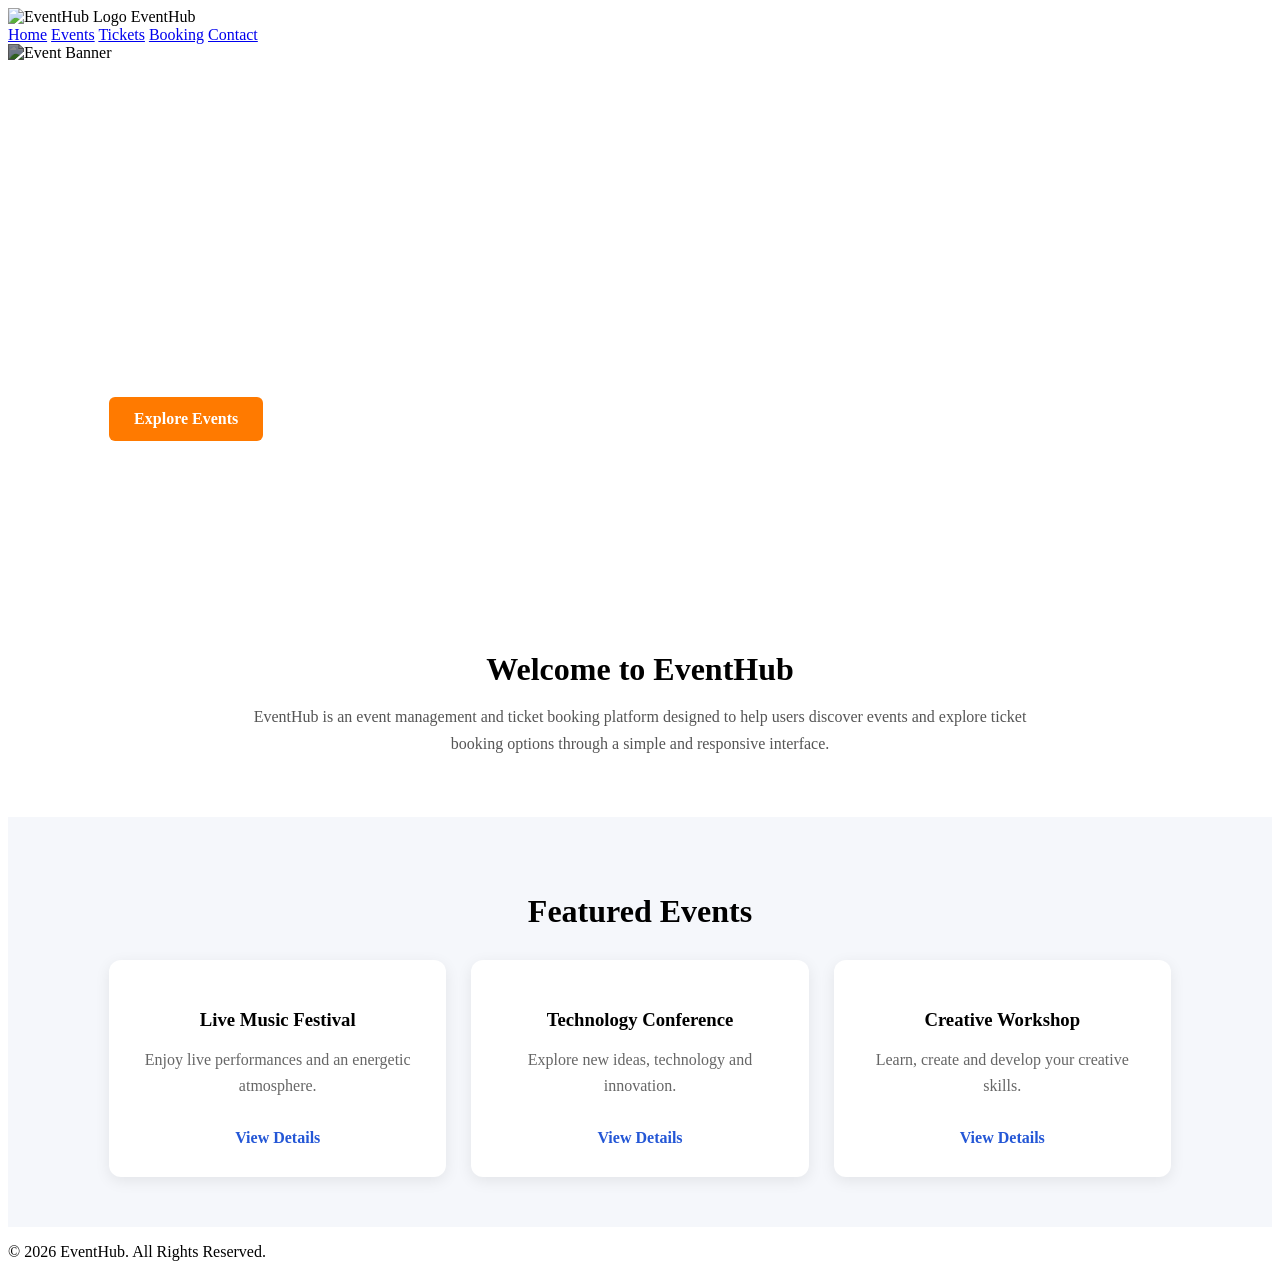
==== index.html @ b0ae8195 "[Vipin Kumar] add:submit the file of index.html and home.css" ====
<!DOCTYPE html>
<html lang="en">
<head>
    <meta charset="UTF-8">
    <meta name="viewport" content="width=device-width, initial-scale=1.0">
    <title>EventHub - Event Management & Ticket Booking</title>

    <link rel="stylesheet" href="css/common.css">
    <link rel="stylesheet" href="css/home.css">
</head>

<body>

<header class="navbar">
    <div class="logo-area">
        <img src="images/common/logo.jpg" alt="EventHub Logo">
        <span>EventHub</span>
    </div>

    <nav>
        <a href="index.html" class="active">Home</a>
        <a href="events.html">Events</a>
        <a href="tickets.html">Tickets</a>
        <a href="booking.html">Booking</a>
        <a href="contact.html">Contact</a>
    </nav>
</header>

<main>

    <section class="hero">
        <img src="images/banners/hero-banner.jpg" alt="Event Banner">

        <div class="hero-content">
            <h1>Experience Events Like Never Before</h1>

            <p>
                Discover exciting events, explore experiences,
                and book your tickets easily.
            </p>

            <a href="events.html" class="btn">Explore Events</a>
        </div>
    </section>

    <section class="intro">
        <h2>Welcome to EventHub</h2>

        <p>
            EventHub is an event management and ticket booking platform
            designed to help users discover events and explore ticket
            booking options through a simple and responsive interface.
        </p>
    </section>

    <section class="featured">
        <h2>Featured Events</h2>

        <div class="feature-grid">

            <div class="feature-card">
                <h3>Live Music Festival</h3>
                <p>Enjoy live performances and an energetic atmosphere.</p>
                <a href="event-details.html">View Details</a>
            </div>

            <div class="feature-card">
                <h3>Technology Conference</h3>
                <p>Explore new ideas, technology and innovation.</p>
                <a href="event-details.html">View Details</a>
            </div>

            <div class="feature-card">
                <h3>Creative Workshop</h3>
                <p>Learn, create and develop your creative skills.</p>
                <a href="event-details.html">View Details</a>
            </div>

        </div>
    </section>

</main>

<footer>
    <p>&copy; 2026 EventHub. All Rights Reserved.</p>
</footer>

</body>
</html>
---- css/home.css ----
.hero {
    position: relative;
    height: 520px;
    overflow: hidden;
}

.hero > img {
    width: 100%;
    height: 100%;
    object-fit: cover;
    display: block;
    filter: brightness(0.55);
}

.hero-content {
    position: absolute;
    top: 50%;
    left: 8%;
    transform: translateY(-50%);
    max-width: 600px;
    color: white;
}

.hero-content h1 {
    font-size: 48px;
    margin-bottom: 20px;
}

.hero-content p {
    font-size: 19px;
    line-height: 1.6;
    margin-bottom: 30px;
}

.btn {
    display: inline-block;
    background: #ff7a00;
    color: white;
    padding: 13px 25px;
    border-radius: 6px;
    text-decoration: none;
    font-weight: bold;
}

.btn:hover {
    background: #e66800;
}

.intro {
    text-align: center;
    padding: 60px 10%;
}

.intro h2,
.featured h2 {
    font-size: 32px;
    margin-bottom: 15px;
}

.intro p {
    max-width: 800px;
    margin: auto;
    line-height: 1.7;
    color: #555;
}

.featured {
    padding: 50px 8%;
    text-align: center;
    background: #f5f7fb;
}

.feature-grid {
    display: grid;
    grid-template-columns: repeat(3, 1fr);
    gap: 25px;
    margin-top: 30px;
}

.feature-card {
    background: white;
    padding: 30px;
    border-radius: 12px;
    box-shadow: 0 4px 15px rgba(0, 0, 0, 0.08);
}

.feature-card h3 {
    margin-bottom: 12px;
}

.feature-card p {
    color: #666;
    line-height: 1.6;
}

.feature-card a {
    display: inline-block;
    margin-top: 15px;
    text-decoration: none;
    color: #2457d6;
    font-weight: bold;
}

@media (max-width: 768px) {
    .hero-content h1 {
        font-size: 34px;
    }

    .feature-grid {
        grid-template-columns: 1fr;
    }
}
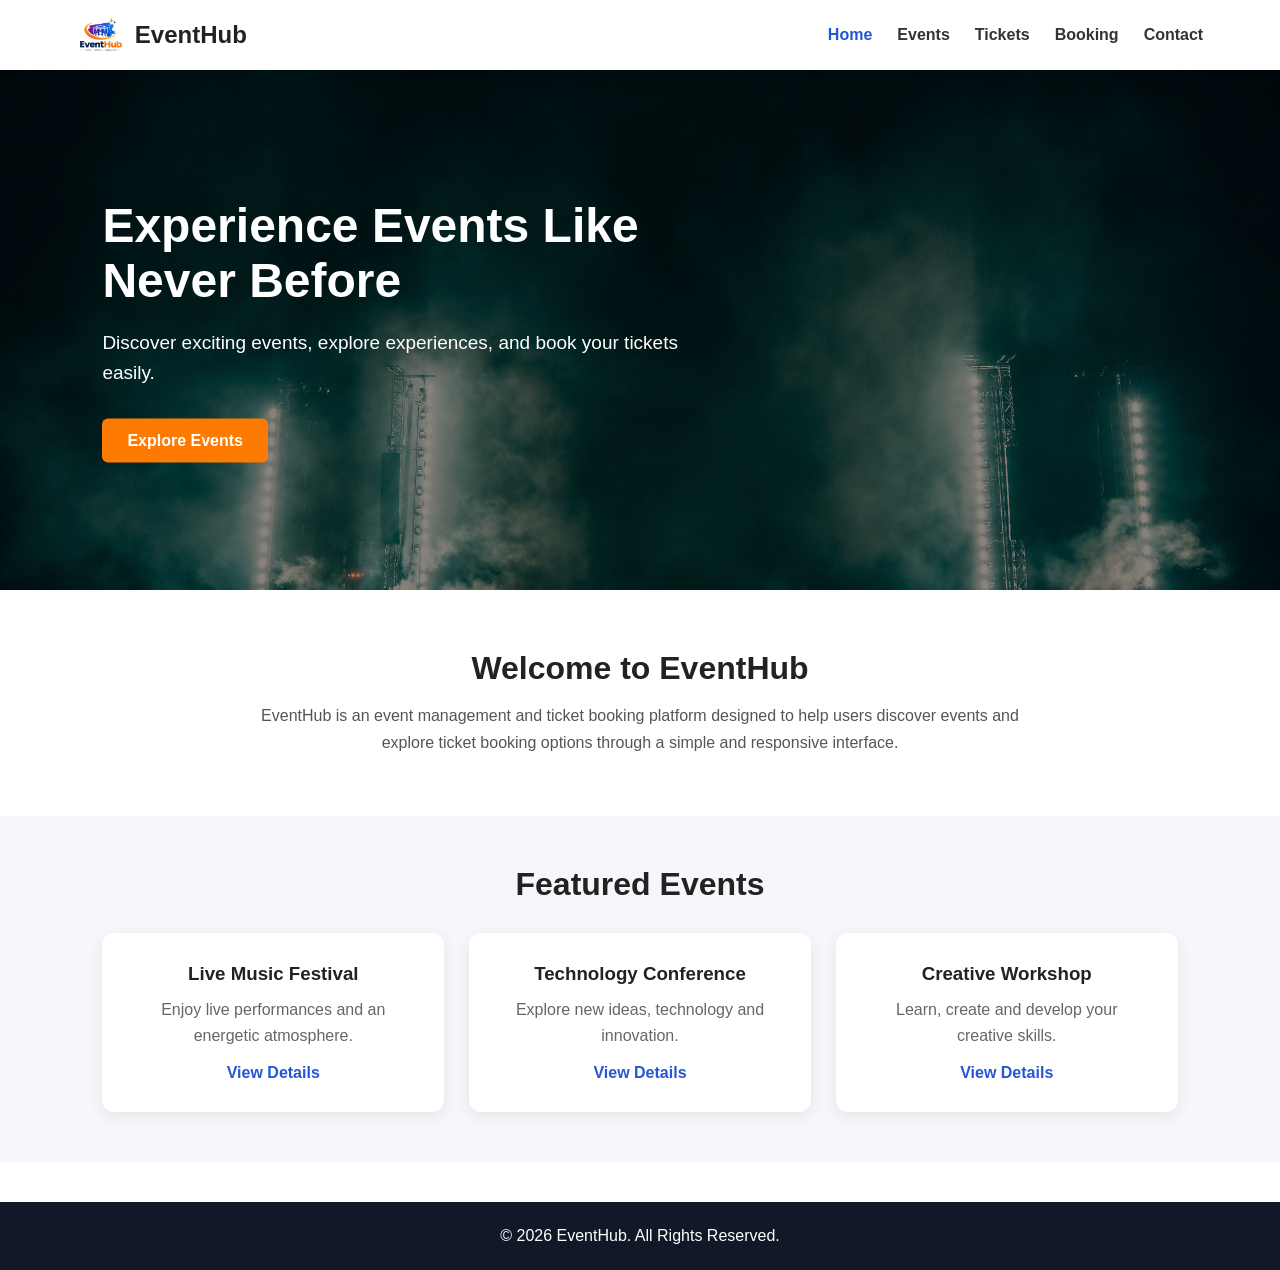
==== commit a3a09e18: "[Vipin]add : updated index.html" ====
--- a/index.html
+++ b/index.html
@@ -61,19 +61,19 @@
             <div class="feature-card">
                 <h3>Live Music Festival</h3>
                 <p>Enjoy live performances and an energetic atmosphere.</p>
-                <a href="event-details.html">View Details</a>
+                <a href="event-details.html?event=live-music">View Details</a>
             </div>
 
             <div class="feature-card">
                 <h3>Technology Conference</h3>
                 <p>Explore new ideas, technology and innovation.</p>
-                <a href="event-details.html">View Details</a>
+                <a href="event-details.html?event=technology">View Details</a>
             </div>
 
             <div class="feature-card">
                 <h3>Creative Workshop</h3>
                 <p>Learn, create and develop your creative skills.</p>
-                <a href="event-details.html">View Details</a>
+                <a href="event-details.html?event=creative-workshop">View Details</a>
             </div>
 
         </div>
--- a/css/common.css
+++ b/css/common.css
@@ -0,0 +1,82 @@
+* {
+    margin: 0;
+    padding: 0;
+    box-sizing: border-box;
+}
+
+body {
+    font-family: Arial, Helvetica, sans-serif;
+    color: #222;
+    background: white;
+}
+
+.navbar {
+    min-height: 70px;
+    padding: 10px 6%;
+
+    display: flex;
+    align-items: center;
+    justify-content: space-between;
+
+    background: white;
+    box-shadow: 0 2px 10px rgba(0, 0, 0, 0.08);
+
+    position: sticky;
+    top: 0;
+    z-index: 1000;
+}
+
+.logo-area {
+    display: flex;
+    align-items: center;
+    gap: 10px;
+
+    font-size: 24px;
+    font-weight: bold;
+}
+
+.logo-area img {
+    width: 48px;
+    height: 48px;
+    object-fit: contain;
+    border-radius: 6px;
+}
+
+nav {
+    display: flex;
+    gap: 25px;
+}
+
+nav a {
+    text-decoration: none;
+    color: #333;
+    font-weight: 600;
+}
+
+nav a:hover,
+nav a.active {
+    color: #2457d6;
+}
+
+footer {
+    background: #111827;
+    color: white;
+    text-align: center;
+    padding: 25px;
+    margin-top: 40px;
+}
+
+@media (max-width: 768px) {
+
+    .navbar {
+        flex-direction: column;
+        gap: 15px;
+        padding: 15px;
+    }
+
+    nav {
+        flex-wrap: wrap;
+        justify-content: center;
+        gap: 15px;
+    }
+}
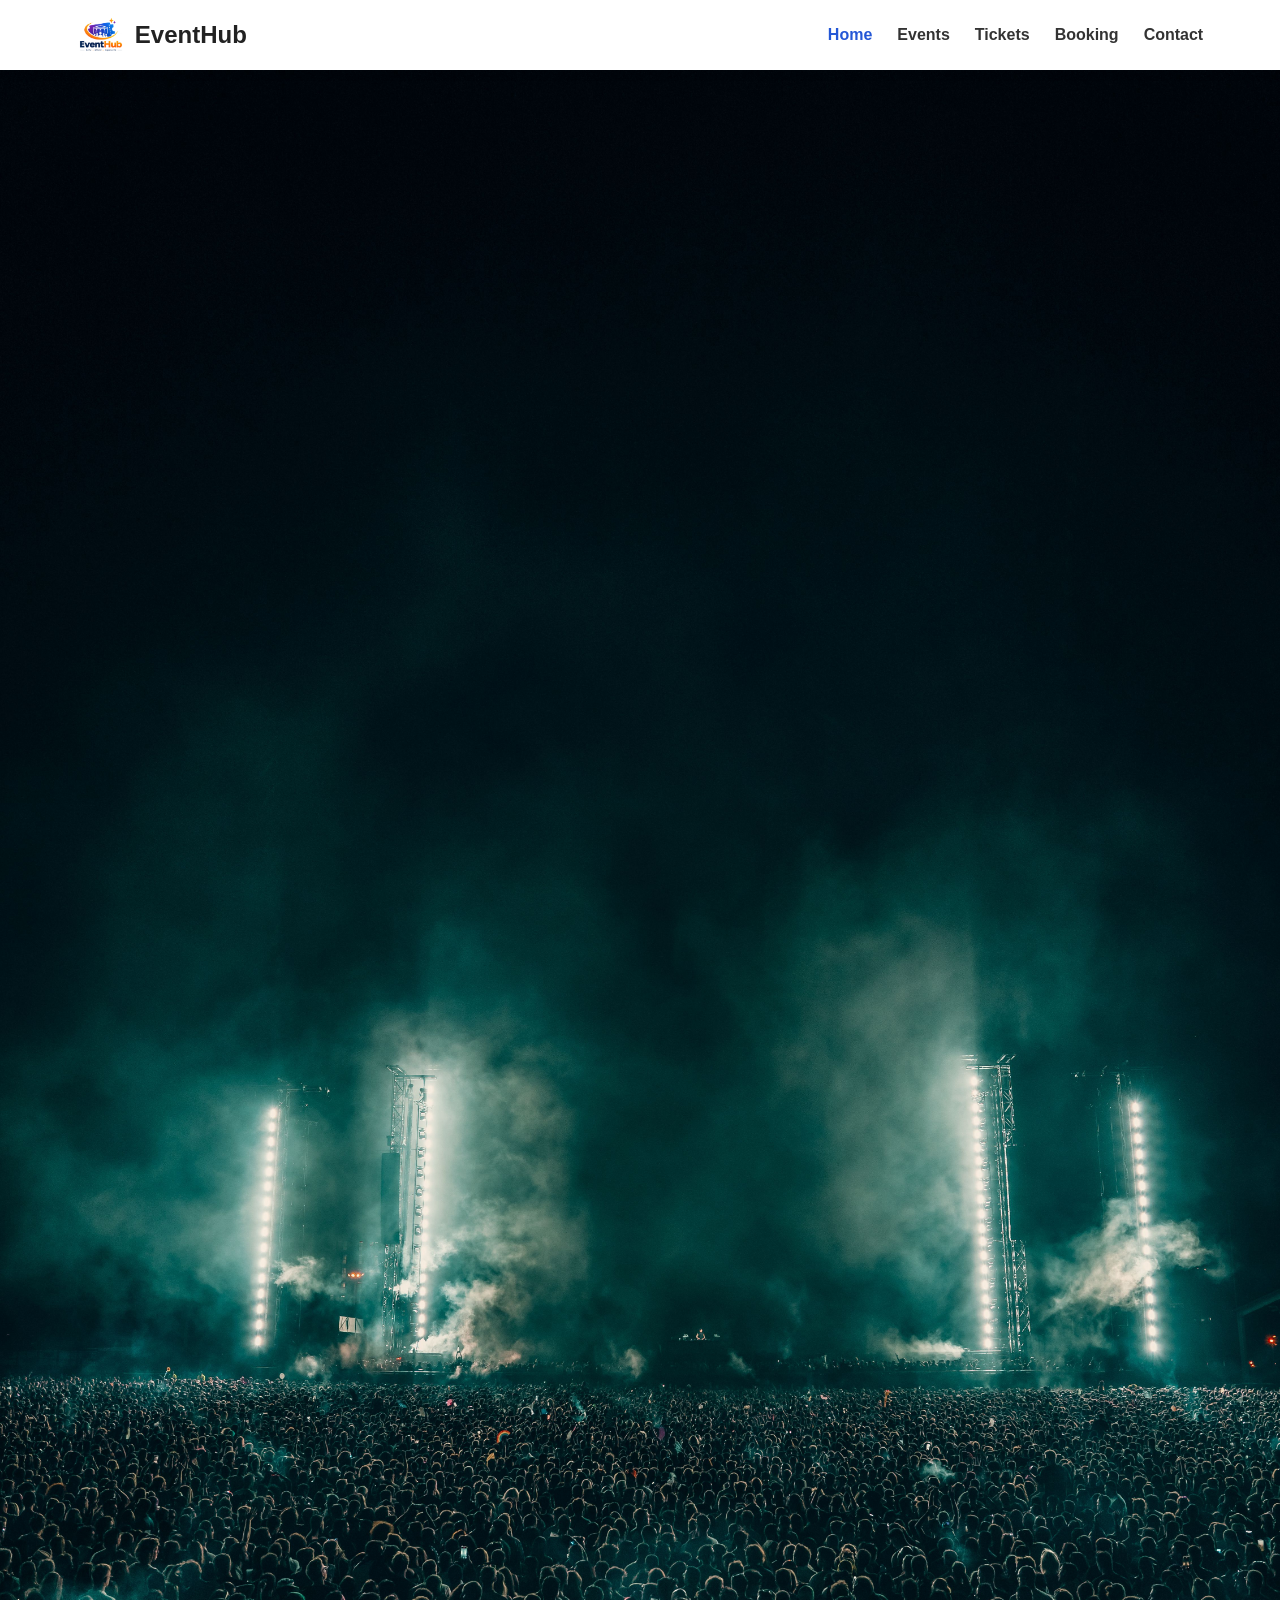
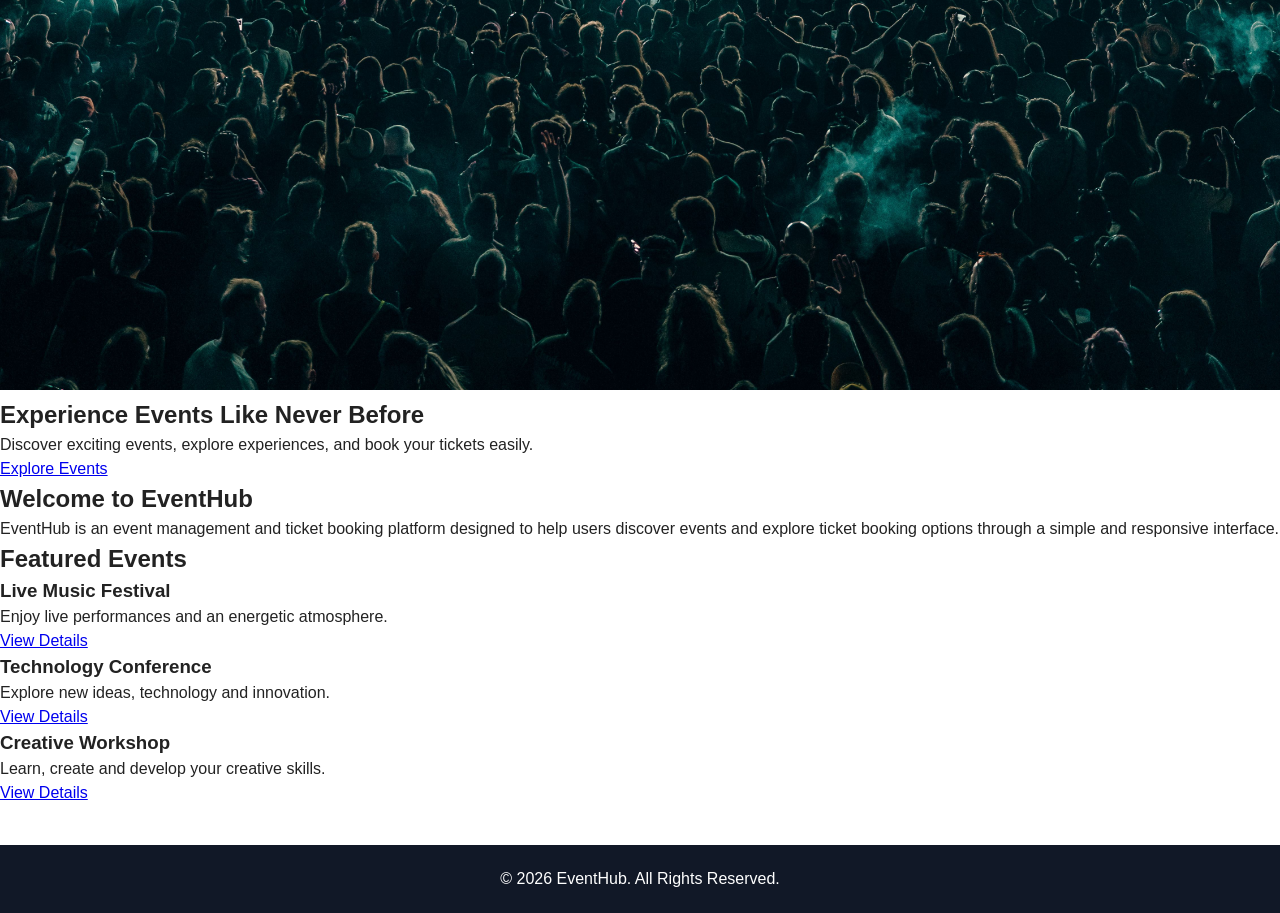
==== commit 1758c9fe: "[Vipin]add : updated index.html , applied javascript - home.js" ====
--- a/index.html
+++ b/index.html
@@ -84,6 +84,6 @@
 <footer>
     <p>&copy; 2026 EventHub. All Rights Reserved.</p>
 </footer>
-
+<script src="js/home.js"></script>
 </body>
 </html>
--- a/css/common.css
+++ b/css/common.css
@@ -1,41 +1,45 @@
+/* ===== GLOBAL RESET AND SHARED STYLES ===== */
 * {
     margin: 0;
     padding: 0;
     box-sizing: border-box;
 }
 
+html { scroll-behavior: smooth; }
+
 body {
     font-family: Arial, Helvetica, sans-serif;
     color: #222;
-    background: white;
+    background: #fff;
+    line-height: 1.5;
 }
+
+img { max-width: 100%; }
 
 .navbar {
     min-height: 70px;
     padding: 10px 6%;
-
     display: flex;
     align-items: center;
     justify-content: space-between;
-
-    background: white;
+    gap: 20px;
+    background: #fff;
     box-shadow: 0 2px 10px rgba(0, 0, 0, 0.08);
-
     position: sticky;
     top: 0;
     z-index: 1000;
 }
 
-.logo-area {
+.logo-area, .logo {
     display: flex;
     align-items: center;
     gap: 10px;
-
     font-size: 24px;
     font-weight: bold;
+    white-space: nowrap;
 }
 
-.logo-area img {
+.logo-area img, .logo img {
     width: 48px;
     height: 48px;
     object-fit: contain;
@@ -44,6 +48,8 @@
 
 nav {
     display: flex;
+    align-items: center;
+    flex-wrap: wrap;
     gap: 25px;
 }
 
@@ -51,32 +57,130 @@
     text-decoration: none;
     color: #333;
     font-weight: 600;
+    transition: color .2s ease;
 }
 
-nav a:hover,
-nav a.active {
-    color: #2457d6;
-}
+nav a:hover, nav a.active { color: #2457d6; }
 
 footer {
     background: #111827;
-    color: white;
+    color: #fff;
     text-align: center;
-    padding: 25px;
+    padding: 22px;
     margin-top: 40px;
 }
 
+footer p { margin: 0; }
+
+button, input, select, textarea { font: inherit; }
+
+:focus-visible {
+    outline: 3px solid rgba(36, 87, 214, .35);
+    outline-offset: 2px;
+}
+
 @media (max-width: 768px) {
-
     .navbar {
         flex-direction: column;
         gap: 15px;
         padding: 15px;
     }
+    nav {
+        justify-content: center;
+        gap: 12px 18px;
+    }
+}
 
-    nav {
-        flex-wrap: wrap;
-        justify-content: center;
-        gap: 15px;
-    }
-}+/* ===== BOOKING CONFIRMATION PAGE ===== */
+.confirmation-section {
+    min-height: 350px;
+    padding: 55px 20px;
+    display: flex;
+    justify-content: center;
+    align-items: center;
+    background: #f5f7fb;
+}
+
+.confirmation-card {
+    width: 100%;
+    max-width: 650px;
+    background: #fff;
+    padding: 40px;
+    border-radius: 15px;
+    text-align: center;
+    box-shadow: 0 5px 25px rgba(0, 0, 0, .10);
+}
+
+.success-icon {
+    width: 65px;
+    height: 65px;
+    margin: 0 auto 15px;
+    border-radius: 50%;
+    background: #e3f8e9;
+    color: #16a34a;
+    font-size: 42px;
+    font-weight: bold;
+    display: flex;
+    justify-content: center;
+    align-items: center;
+}
+
+.confirmation-card h1 {
+    color: #16a34a;
+    font-size: 30px;
+    margin-bottom: 12px;
+}
+
+.confirmation-card > p {
+    color: #555;
+    margin-bottom: 25px;
+}
+
+#bookingDetails {
+    background: #f8fafc;
+    padding: 20px;
+    border-radius: 10px;
+    text-align: left;
+    margin: 20px 0;
+    overflow-wrap: anywhere;
+}
+
+#bookingDetails h3 {
+    color: #111827;
+    margin-bottom: 15px;
+    text-align: center;
+}
+
+#bookingDetails p {
+    color: #374151;
+    margin: 10px 0;
+    font-size: 15px;
+}
+
+.confirmation-buttons {
+    display: flex;
+    justify-content: center;
+    gap: 15px;
+    flex-wrap: wrap;
+    margin-top: 25px;
+}
+
+.confirmation-buttons a {
+    display: inline-block;
+    padding: 12px 22px;
+    border-radius: 7px;
+    text-decoration: none;
+    font-weight: bold;
+    transition: transform .2s ease, opacity .2s ease;
+}
+
+.home-btn { background: #111827; color: #fff; }
+.events-btn { background: #2563eb; color: #fff; }
+.confirmation-buttons a:hover { transform: translateY(-2px); opacity: .92; }
+
+@media (max-width: 600px) {
+    .confirmation-card { padding: 25px 18px; }
+    .confirmation-card h1 { font-size: 24px; }
+    .confirmation-buttons { flex-direction: column; }
+    .confirmation-buttons a { text-align: center; }
+}
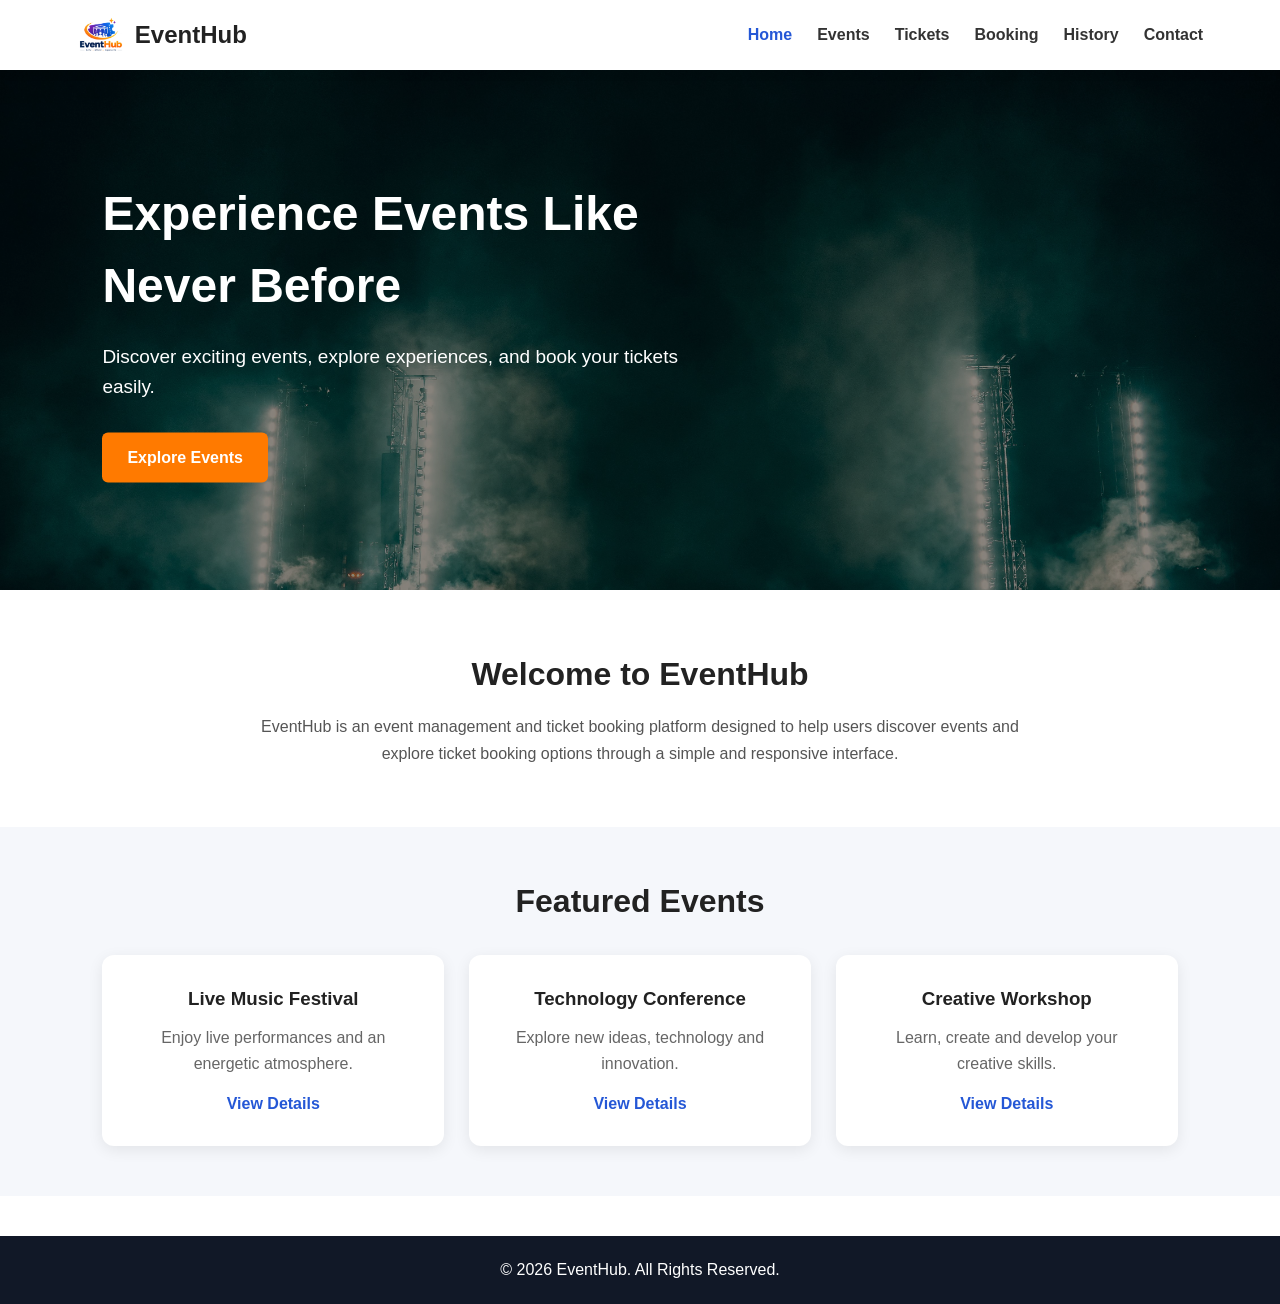
==== commit 73628e09: "[Vipin]add : updated index.html, home.css , applied javascript - home.js" ====
--- a/index.html
+++ b/index.html
@@ -22,6 +22,7 @@
         <a href="events.html">Events</a>
         <a href="tickets.html">Tickets</a>
         <a href="booking.html">Booking</a>
+        <a href="booking-history.html">History</a>
         <a href="contact.html">Contact</a>
     </nav>
 </header>
@@ -86,4 +87,4 @@
 </footer>
 <script src="js/home.js"></script>
 </body>
-</html>+</html>
--- a/css/common.css
+++ b/css/common.css
@@ -184,3 +184,5 @@
     .confirmation-buttons { flex-direction: column; }
     .confirmation-buttons a { text-align: center; }
 }
+
+
--- a/css/home.css
+++ b/css/home.css
@@ -0,0 +1,112 @@
+.hero {
+    position: relative;
+    height: 520px;
+    overflow: hidden;
+}
+
+.hero > img {
+    width: 100%;
+    height: 100%;
+    object-fit: cover;
+    display: block;
+    filter: brightness(0.55);
+}
+
+.hero-content {
+    position: absolute;
+    top: 50%;
+    left: 8%;
+    transform: translateY(-50%);
+    max-width: 600px;
+    color: white;
+}
+
+.hero-content h1 {
+    font-size: 48px;
+    margin-bottom: 20px;
+}
+
+.hero-content p {
+    font-size: 19px;
+    line-height: 1.6;
+    margin-bottom: 30px;
+}
+
+.btn {
+    display: inline-block;
+    background: #ff7a00;
+    color: white;
+    padding: 13px 25px;
+    border-radius: 6px;
+    text-decoration: none;
+    font-weight: bold;
+}
+
+.btn:hover {
+    background: #e66800;
+}
+
+.intro {
+    text-align: center;
+    padding: 60px 10%;
+}
+
+.intro h2,
+.featured h2 {
+    font-size: 32px;
+    margin-bottom: 15px;
+}
+
+.intro p {
+    max-width: 800px;
+    margin: auto;
+    line-height: 1.7;
+    color: #555;
+}
+
+.featured {
+    padding: 50px 8%;
+    text-align: center;
+    background: #f5f7fb;
+}
+
+.feature-grid {
+    display: grid;
+    grid-template-columns: repeat(3, 1fr);
+    gap: 25px;
+    margin-top: 30px;
+}
+
+.feature-card {
+    background: white;
+    padding: 30px;
+    border-radius: 12px;
+    box-shadow: 0 4px 15px rgba(0, 0, 0, 0.08);
+}
+
+.feature-card h3 {
+    margin-bottom: 12px;
+}
+
+.feature-card p {
+    color: #666;
+    line-height: 1.6;
+}
+
+.feature-card a {
+    display: inline-block;
+    margin-top: 15px;
+    text-decoration: none;
+    color: #2457d6;
+    font-weight: bold;
+}
+
+@media (max-width: 768px) {
+    .hero-content h1 {
+        font-size: 34px;
+    }
+
+    .feature-grid {
+        grid-template-columns: 1fr;
+    }
+}
